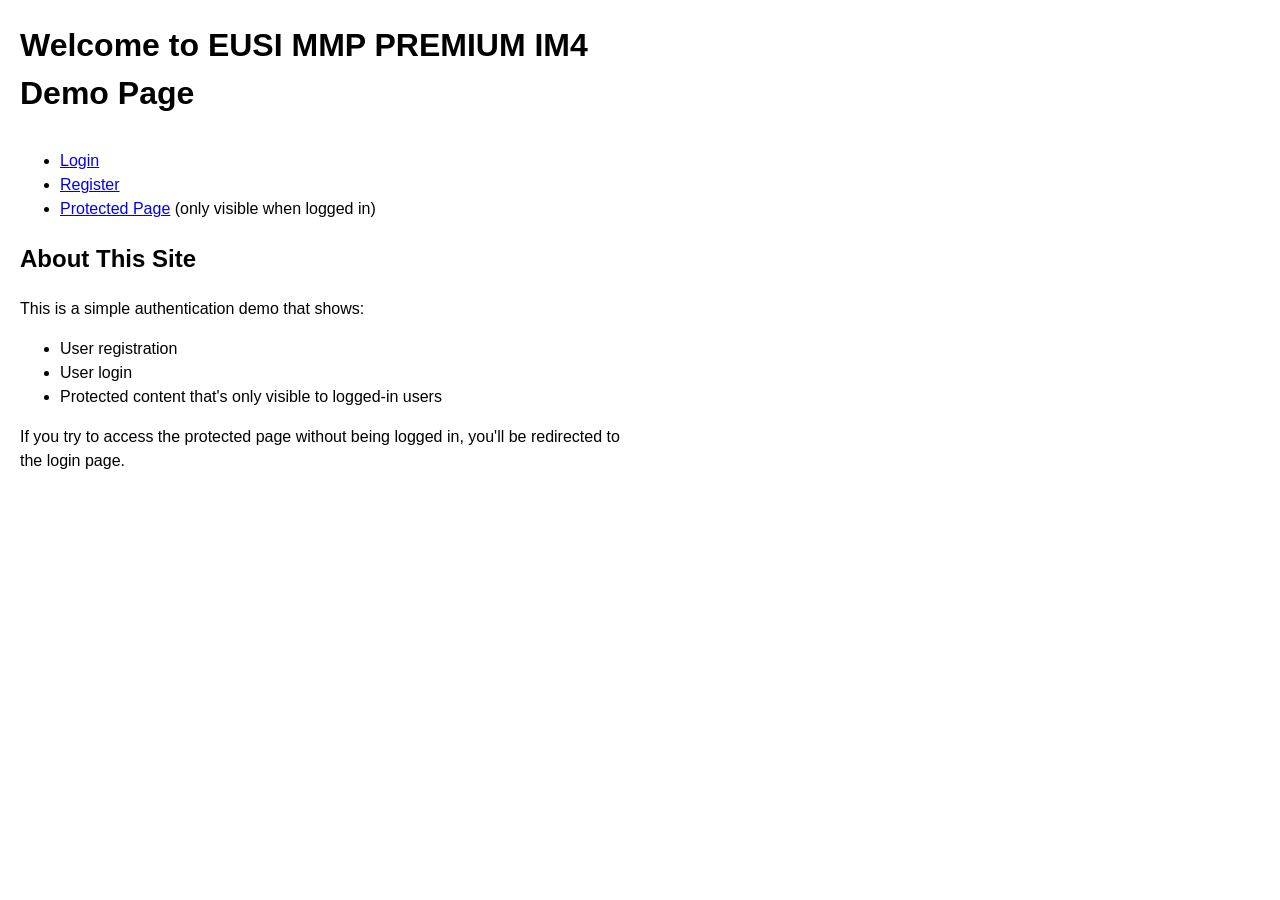
==== index.html @ adc03a0e "base DB functionality finished" ====
<!DOCTYPE html>
<html lang="de-ch">
  <head>
    <meta charset="UTF-8" />
    <title>MMP PREMIUM: IM4 BABA WEBSEITE</title>
    <link rel="stylesheet" href="css/style.css" />
  </head>
  <body>
    <h1>Welcome to EUSI MMP PREMIUM IM4 Demo Page</h1>

    <div class="navigation">
      <ul>
        <li><a href="login.html">Login</a></li>
        <li><a href="register.html">Register</a></li>
        <li>
          <a href="protected.html">Protected Page</a> (only visible when logged
          in)
        </li>
      </ul>
    </div>

    <div class="info">
      <h2>About This Site</h2>
      <p>This is a simple authentication demo that shows:</p>
      <ul>
        <li>User registration</li>
        <li>User login</li>
        <li>Protected content that's only visible to logged-in users</li>
      </ul>
      <p>
        If you try to access the protected page without being logged in, you'll
        be redirected to the login page.
      </p>
    </div>

  </body>
</html>
---- css/style.css ----
/* style.css */
body {
  font-family: Arial, sans-serif;
  margin: 20px;
  max-width: 600px;
  line-height: 1.5;
}

h1 {
  margin-bottom: 1em;
}

form > div {
  margin-bottom: 1em;
}

label {
  display: inline-block;
  width: 80px;
}

input[type="email"],
input[type="password"] {
  width: 200px;
  padding: 4px;
}

button {
  padding: 8px 16px;
  cursor: pointer;
}

p {
  margin-top: 1em;
}

.guete_text {
  max-width: 500px; /* Sets the maximum width */
  margin: 20px auto; /* Centers the block on the page and adds some vertical space */
  text-align: center; /* Centers the text inside the block */
  font-family: -apple-system, BlinkMacSystemFont, "Segoe UI", Roboto, Helvetica, Arial, sans-serif; /* Modern font stack */
  font-weight: 300; /* Lighter font weight for a modern look */
  line-height: 1.6; /* Improves readability */
  color: #333; /* A softer black for the text */
}
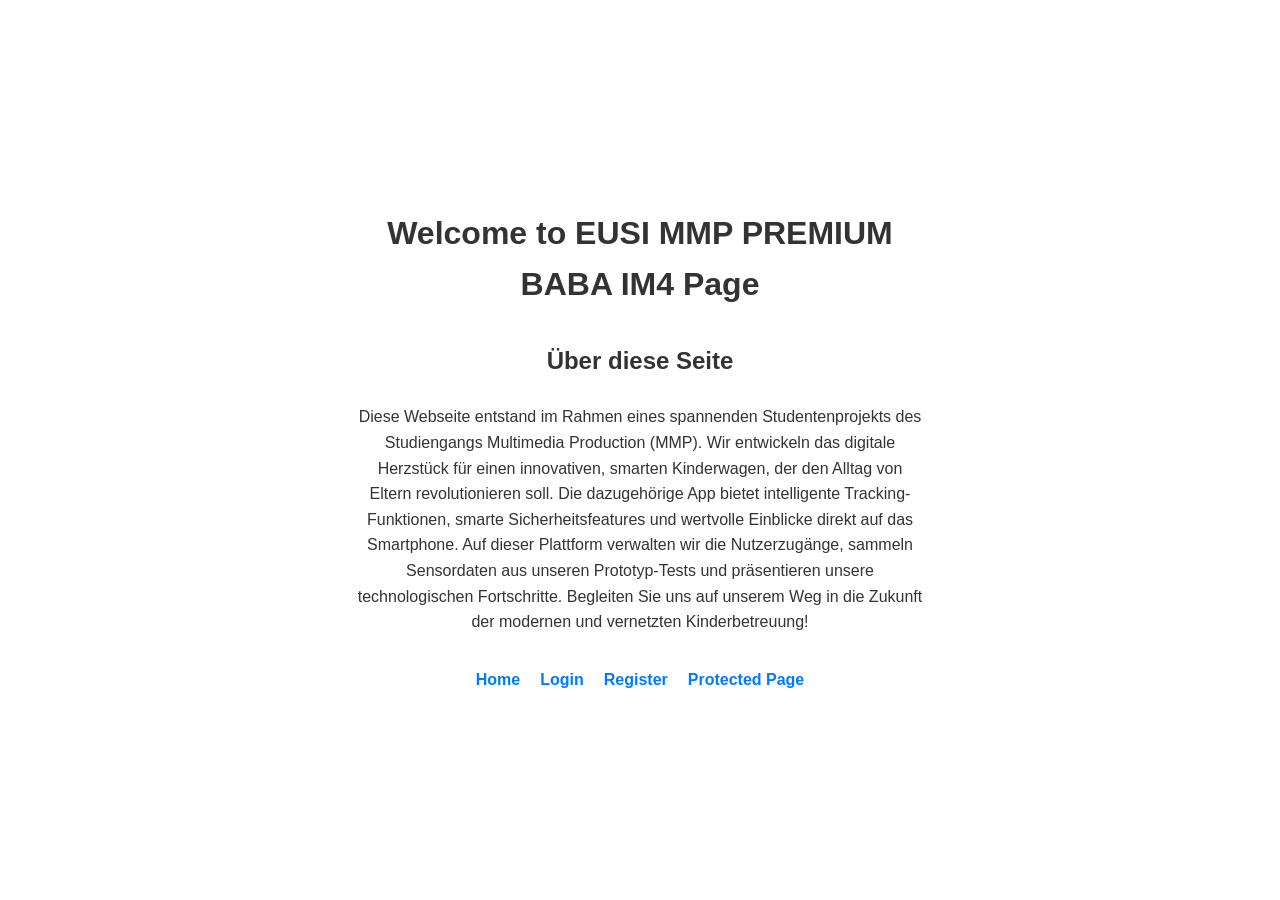
==== commit 1d0421eb: "stuff 2 hoi a de dozent wo die beschribig am lese isch" ====
--- a/index.html
+++ b/index.html
@@ -6,32 +6,28 @@
     <link rel="stylesheet" href="css/style.css" />
   </head>
   <body>
-    <h1>Welcome to EUSI MMP PREMIUM IM4 Demo Page</h1>
-
-    <div class="navigation">
-      <ul>
-        <li><a href="login.html">Login</a></li>
-        <li><a href="register.html">Register</a></li>
-        <li>
-          <a href="protected.html">Protected Page</a> (only visible when logged
-          in)
-        </li>
-      </ul>
-    </div>
+    <h1>Welcome to EUSI MMP PREMIUM BABA IM4 Page</h1>
 
     <div class="info">
-      <h2>About This Site</h2>
-      <p>This is a simple authentication demo that shows:</p>
-      <ul>
-        <li>User registration</li>
-        <li>User login</li>
-        <li>Protected content that's only visible to logged-in users</li>
-      </ul>
+      <h2>Über diese Seite</h2>
       <p>
-        If you try to access the protected page without being logged in, you'll
-        be redirected to the login page.
+        Diese Webseite entstand im Rahmen eines spannenden Studentenprojekts des Studiengangs Multimedia Production (MMP). 
+        Wir entwickeln das digitale Herzstück für einen innovativen, smarten Kinderwagen, der den Alltag von Eltern revolutionieren soll. 
+        Die dazugehörige App bietet intelligente Tracking-Funktionen, smarte Sicherheitsfeatures und wertvolle Einblicke direkt auf das Smartphone. 
+        Auf dieser Plattform verwalten wir die Nutzerzugänge, sammeln Sensordaten aus unseren Prototyp-Tests und präsentieren unsere technologischen Fortschritte. 
+        Begleiten Sie uns auf unserem Weg in die Zukunft der modernen und vernetzten Kinderbetreuung!
       </p>
     </div>
 
+    <footer>
+      <nav class="footer-nav">
+        <a href="index.html">Home</a>
+        <a href="login.html">Login</a>
+        <a href="register.html">Register</a>
+        <a href="protected.html">Protected Page</a>
+      </nav>
+    </footer>
+
+  
   </body>
 </html>
--- a/css/style.css
+++ b/css/style.css
@@ -1,17 +1,42 @@
 /* style.css */
-body {
-  font-family: Arial, sans-serif;
-  margin: 20px;
-  max-width: 600px;
-  line-height: 1.5;
+* {
+  margin: 0;
+  padding: 0;
+  box-sizing: border-box;
 }
 
-h1 {
-  margin-bottom: 1em;
+body {
+  font-family: -apple-system, BlinkMacSystemFont, "Segoe UI", Roboto, Helvetica, Arial, sans-serif;
+  margin: 20px;
+  color: #333;
+  max-width: 600px;
+  padding: 1em;
+  line-height: 1.6;
+  margin: 0 auto;
+  text-align: center;
+  display: flex;
+  flex-direction: column;
+  align-items: center;
+  justify-content: center;
+  min-height: 100vh;
 }
 
+h1, h2 {
+  margin-bottom: 1em;
+  text-align: center;
+}
+
+form {
+  max-width: 100%;
+  margin: 0 auto;
+  display: flex;
+  flex-direction: column;
+  align-items: center;
+}
 form > div {
   margin-bottom: 1em;
+  width: 100%;
+  max-width: 300px;
 }
 
 label {
@@ -23,15 +48,35 @@
 input[type="password"] {
   width: 200px;
   padding: 4px;
+  font-size: 1em;
+}
+
+table {
+  width: 100%;
+  margin: 1em auto;
+  overflow-x: auto;
 }
 
 button {
   padding: 8px 16px;
   cursor: pointer;
+  margin-top: 1em;
 }
 
 p {
   margin-top: 1em;
+}
+
+/* Tablet & Desktop */
+@media (min-width: 768px) {
+  .navigation ul {
+    flex-direction: row;
+    justify-content: center;
+  }
+  
+  form > div {
+    max-width: 400px;
+  }
 }
 
 .guete_text {
@@ -43,3 +88,29 @@
   line-height: 1.6; /* Improves readability */
   color: #333; /* A softer black for the text */
 }
+
+
+/* FOOTER */
+
+footer {
+  margin-top: 2em;
+  width: 100%;
+}
+
+.footer-nav {
+  display: flex;
+  flex-direction: row;
+  justify-content: center;
+  gap: 20px;
+  flex-wrap: wrap;
+}
+
+.footer-nav a {
+  text-decoration: none;
+  color: #007bff;
+  font-weight: bold;
+}
+
+.footer-nav a:hover {
+  text-decoration: underline;
+}
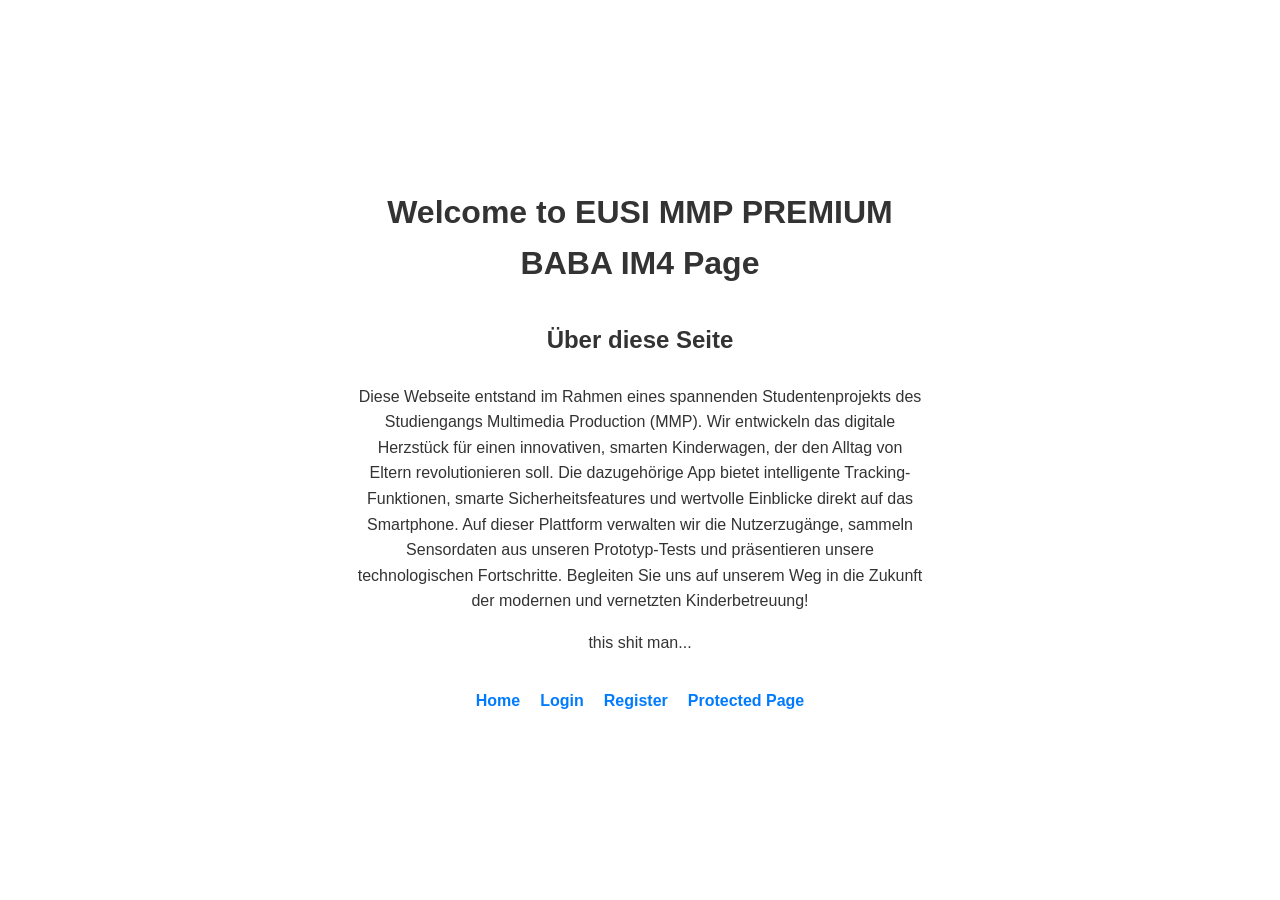
==== commit d0f947f5: "switch to correct DB ganze morge brucht für das GAWD DAMN!!!" ====
--- a/index.html
+++ b/index.html
@@ -19,6 +19,7 @@
       </p>
     </div>
 
+    <p>this shit man...</p>
     <footer>
       <nav class="footer-nav">
         <a href="index.html">Home</a>
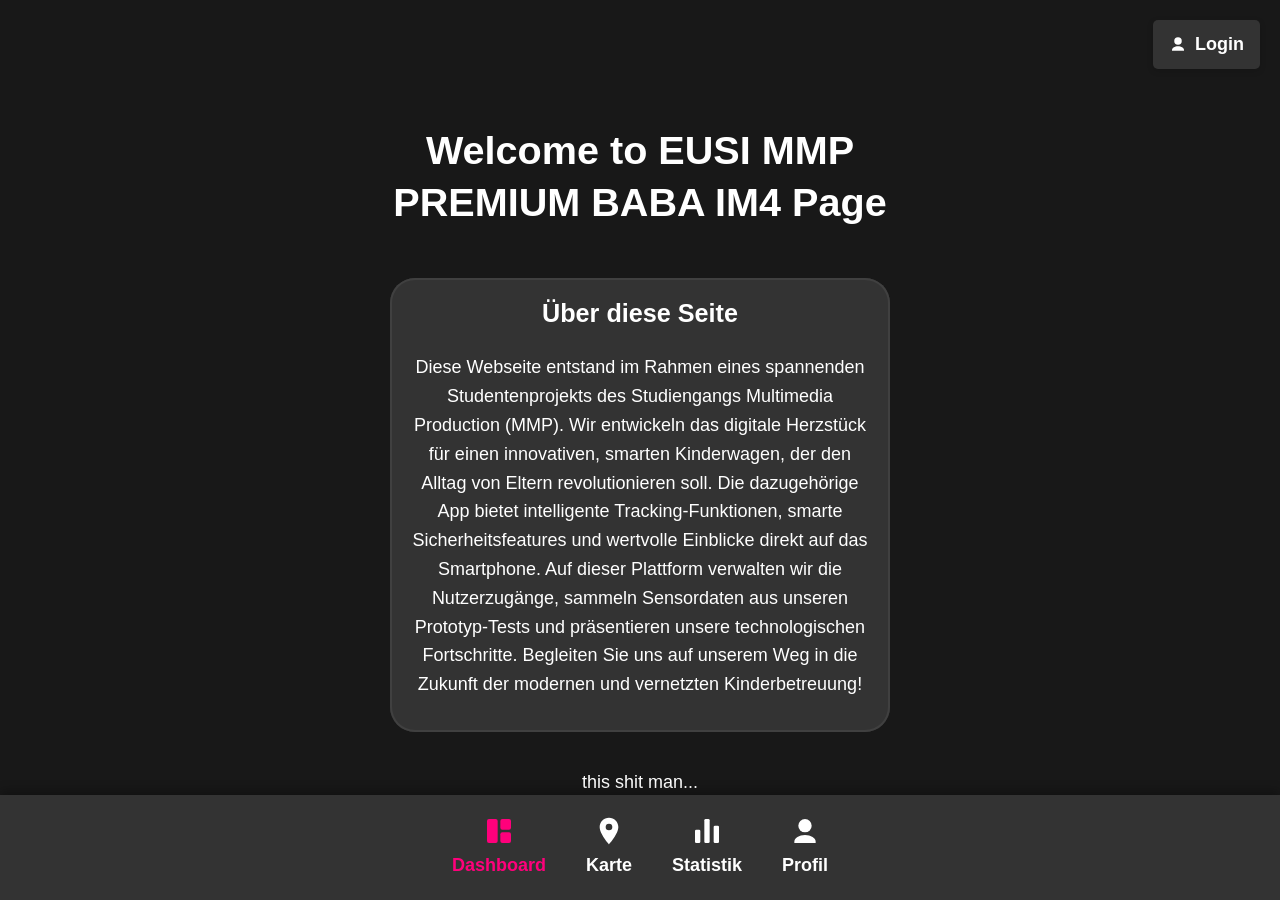
==== commit 7e79ff33: "start css" ====
--- a/index.html
+++ b/index.html
@@ -6,6 +6,18 @@
     <link rel="stylesheet" href="css/style.css" />
   </head>
   <body>
+
+    <a href="login.html" class="login-btn">
+      <span class="icon-login">
+        <svg xmlns="http://www.w3.org/2000/svg" viewBox="0 0 24 24" width="24" height="24" fill="none">
+        <!-- Head -->
+        <circle cx="12" cy="8" r="5" fill="currentColor" />
+        <!-- Body/Shoulders -->
+        <path d="M12 15c-4.42 0-8 2.24-8 5v1h16v-1c0-2.76-3.58-5-8-5z" fill="currentColor" />
+      </svg>
+      </span> Login
+    </a>
+
     <h1>Welcome to EUSI MMP PREMIUM BABA IM4 Page</h1>
 
     <div class="info">
@@ -20,12 +32,51 @@
     </div>
 
     <p>this shit man...</p>
+
     <footer>
       <nav class="footer-nav">
-        <a href="index.html">Home</a>
-        <a href="login.html">Login</a>
-        <a href="register.html">Register</a>
-        <a href="protected.html">Protected Page</a>
+        <a href="index.html" class="active">
+
+          <svg xmlns="http://www.w3.org/2000/svg" viewBox="0 0 24 24" width="24" height="24" fill="none">
+            <rect x="3" y="3" width="8" height="18" rx="1.5" fill="currentColor" />
+            <rect x="13" y="3" width="8" height="8" rx="1.5" fill="currentColor" />
+            <rect x="13" y="13" width="8" height="8" rx="1.5" fill="currentColor" />
+          </svg>
+          
+          Dashboard
+        </a>
+
+        <a href="mapview.html">
+
+          <svg xmlns="http://www.w3.org/2000/svg" viewBox="0 0 24 24" width="24" height="24" fill="none">
+            <path d="M12 2C8.13 2 5 5.13 5 9c0 5.25 7 13 7 13s7-7.75 7-13c0-3.87-3.13-7-7-7zm0 9.5a2.5 2.5 0 1 1 0-5 2.5 2.5 0 0 1 0 5z" fill="currentColor" />
+          </svg>
+          
+          Karte
+        </a>
+
+        <a href="data.html">
+          
+          <svg xmlns="http://www.w3.org/2000/svg" viewBox="0 0 24 24" width="24" height="24" fill="none">
+            <rect x="3" y="11" width="4" height="10" rx="1" fill="currentColor" />
+            <rect x="10" y="3" width="4" height="18" rx="1" fill="currentColor" />
+            <rect x="17" y="8" width="4" height="13" rx="1" fill="currentColor" />
+          </svg>
+          
+          Statistik
+        </a>
+
+        <a href="protected.html">
+          
+          <svg xmlns="http://www.w3.org/2000/svg" viewBox="0 0 24 24" width="24" height="24" fill="none">
+            <!-- Head -->
+            <circle cx="12" cy="8" r="5" fill="currentColor" />
+            <!-- Body/Shoulders -->
+            <path d="M12 15c-4.42 0-8 2.24-8 5v1h16v-1c0-2.76-3.58-5-8-5z" fill="currentColor" />
+          </svg>
+
+          Profil
+        </a>
       </nav>
     </footer>
 
--- a/css/style.css
+++ b/css/style.css
@@ -7,10 +7,11 @@
 
 body {
   font-family: -apple-system, BlinkMacSystemFont, "Segoe UI", Roboto, Helvetica, Arial, sans-serif;
-  margin: 20px;
-  color: #333;
+  font-size: 18px; /* Increased base size for mobile readability */
+  color: #FFFFFF;
   max-width: 600px;
-  padding: 1em;
+  /* 80px top padding protects the H1 from overlapping with the absolute login button */
+  padding: 80px 20px 40px 20px; 
   line-height: 1.6;
   margin: 0 auto;
   text-align: center;
@@ -19,98 +20,261 @@
   align-items: center;
   justify-content: center;
   min-height: 100vh;
-}
-
-h1, h2 {
-  margin-bottom: 1em;
-  text-align: center;
+  background-color: #181818;
+}
+
+h1 {
+  font-size: 1.8em;
+  margin-bottom: 0.8em;
+  line-height: 1.3;
+}
+
+h2 {
+  font-size: 1.4em;
+  margin-bottom: 0.8em;
 }
 
 form {
-  max-width: 100%;
-  margin: 0 auto;
+  width: 100%;
   display: flex;
   flex-direction: column;
   align-items: center;
 }
+
 form > div {
-  margin-bottom: 1em;
-  width: 100%;
-  max-width: 300px;
+  margin-bottom: 1.5em;
+  width: 100%;
+  text-align: left; /* Better for mobile forms */
 }
 
 label {
-  display: inline-block;
-  width: 80px;
-}
-
+  display: block; /* Stacks labels above inputs on mobile */
+  margin-bottom: 8px;
+  font-weight: bold;
+  font-size: 0.95em;
+}
+
+/* Responsive inputs with thumb-friendly touch targets */
 input[type="email"],
-input[type="password"] {
-  width: 200px;
-  padding: 4px;
+input[type="password"],
+input[type="number"],
+input[type="text"] {
+  width: 100%; 
+  padding: 12px; /* Taller input fields */
   font-size: 1em;
+  border: 1px solid #ccc;
+  border-radius: 5px;
 }
 
 table {
   width: 100%;
   margin: 1em auto;
-  overflow-x: auto;
-}
-
+  border-collapse: collapse;
+}
+
+th, td {
+  padding: 12px 10px;
+  text-align: left;
+}
+
+/* Chunky, mobile-friendly buttons */
 button {
-  padding: 8px 16px;
+  padding: 14px 24px;
+  font-size: 1.1em;
+  font-weight: bold;
+  border: none;
+  border-radius: 5px;
+  background-color: #ff007b;
+  color: white;
   cursor: pointer;
   margin-top: 1em;
-}
-
-p {
+  width: 100%; /* Full-width button on mobile */
+  max-width: 300px;
+  transition: background-color 0.2s;
+}
+
+button:hover {
+  background-color: #ff50a5;
+}
+
+p, .info {
   margin-top: 1em;
-}
-
-/* Tablet & Desktop */
-@media (min-width: 768px) {
-  .navigation ul {
-    flex-direction: row;
-    justify-content: center;
-  }
-  
-  form > div {
-    max-width: 400px;
-  }
-}
-
-.guete_text {
-  max-width: 500px; /* Sets the maximum width */
-  margin: 20px auto; /* Centers the block on the page and adds some vertical space */
-  text-align: center; /* Centers the text inside the block */
-  font-family: -apple-system, BlinkMacSystemFont, "Segoe UI", Roboto, Helvetica, Arial, sans-serif; /* Modern font stack */
-  font-weight: 300; /* Lighter font weight for a modern look */
-  line-height: 1.6; /* Improves readability */
-  color: #333; /* A softer black for the text */
-}
-
+  margin-bottom: 1em;
+}
 
 /* FOOTER */
-
 footer {
-  margin-top: 2em;
-  width: 100%;
+  position: fixed;
+  bottom: 0;
+  left: 0;
+  right: 0;
+  width: 100%;
+  background-color: #333333;
+  z-index: 1000;
+  padding: 10px 0;
+  box-shadow: 0 -4px 10px rgba(0, 0, 0, 0.3); /* shadow above bar*/
 }
 
 .footer-nav {
   display: flex;
   flex-direction: row;
   justify-content: center;
-  gap: 20px;
+  gap: 10px;
   flex-wrap: wrap;
 }
 
 .footer-nav a {
+  display: flex;             /* Makes the link a flex container */
+  flex-direction: column;    /* Stacks the icon on top of the text */
+  align-items: center;       /* Centers them perfectly */
+  gap: 4px;                  /* Adds a tiny space between the icon and text */
   text-decoration: none;
-  color: #007bff;
-  font-weight: bold;
+  color: #FFFFFF;
+  font-weight: bold;
+  padding: 10px;
 }
 
 .footer-nav a:hover {
-  text-decoration: underline;
+  text-decoration: none;
+}
+
+/* stuff for active selected page in the nav menu*/
+
+.footer-nav a svg {
+  width: 32px;            /* Increased from 24px for better thumb visibility */
+  height: 32px;
+  transition: transform 0.2s ease, fill 0.2s ease;
+}
+
+/* Hover effects for desktop/interaction, only elemenst without .active */
+.footer-nav a:not(.active):hover svg {
+  transform: translateY(-2px); /* Subtle lift effect only for inactive links */
+}
+
+/* THE ACTIVE PAGE HIGHLIGHT */
+/* When an 'a' tag has the class 'active', turn both the text and its SVG pink! */
+.footer-nav a.active {
+  color: #ff007b;          /* Matches your primary button pink */
+}
+
+.footer-nav a.active svg {
+  fill: #ff007b;          /* Overrides currentColor to make the icon pink too */
+}
+
+
+/* INDEX.HTML specific css */
+
+.info {
+  background-color: #333333;
+  padding: 15px;
+  border-radius: 25px;
+  color: #fff;
+  max-width: 500px;
+  margin: 1em auto;
+  box-shadow: inset 0 0 0 2px #404040;
+}
+
+/* TOP RIGHT LOGIN BUTTON */
+.login-btn {
+  position: absolute;
+  top: 15px;
+  right: 15px; /* Brought in slightly from the edge */
+  display: flex;
+  align-items: center;
+  gap: 8px;
+  text-decoration: none;
+  background-color: #333;
+  color: white;
+  padding: 8px 14px;
+  border-radius: 5px;
+  font-size: 0.9em;
+  font-weight: bold;
+  box-shadow: 0 2px 6px rgba(0,0,0,0.15); /* Lifts it off the background */
+  transition: background-color 0.2s ease;
+}
+
+.login-btn:hover {
+  background-color: #ff007b;
+}
+
+.icon-login {
+  display: flex;
+  align-items: center;
+}
+
+.icon-login svg {
+  width: 18px;
+  height: 18px;
+  fill: white; /* Ensures the SVG is white to match the button text */
+}
+
+
+
+/* -------------------------------------- */
+/* TABLET & DESKTOP OVERRIDES             */
+/* -------------------------------------- */
+@media (min-width: 768px) {
+  body {
+    padding: 80px 40px 40px 40px; /* Wider side margins on desktop */
+  }
+  
+  h1 {
+    font-size: 2.2em;
+  }
+
+  form > div {
+    display: flex;
+    align-items: center;
+    max-width: 500px;
+    margin: 0 auto 1.5em auto;
+  }
+
+  label {
+    width: 140px; /* Bring back side-by-side labels for desktop */
+    margin-bottom: 0;
+    text-align: right;
+    padding-right: 15px;
+  }
+
+  input[type="email"],
+  input[type="password"],
+  input[type="number"],
+  input[type="text"] {
+    width: calc(100% - 140px);
+  }
+
+  button {
+    width: auto; /* Button shrinks to fit text on desktop */
+  }
+  
+  .login-btn {
+    top: 20px;
+    right: 20px;
+    padding: 10px 16px;
+    font-size: 1em;
+  }
+  
+  .footer-nav {
+    gap: 20px;
+  }
+}
+
+
+/* DATA.HTML specific css*/
+/* style for the delet button*/
+button.delete-btn {
+  background-color: #ff5100; /* Warning Orange */
+  color: white;
+  width: auto;               /* Prevents it from stretching to 100% on mobile */
+  margin-top: 0;             /* Removes the default gap */
+  padding: 4px 8px;          /* SHRUNK BY 50%: Much tighter padding */
+  font-size: 0.75em;         /* SHRUNK: Smaller text to match the smaller button */
+  border-radius: 4px;
+  font-weight: bold;
+  transition: background-color 0.2s ease, transform 0.1s ease;
+}
+
+button.delete-btn:hover {
+  background-color: #e60000; /* Fire Red */
+  transform: scale(1.05);    /* Optional: Adds a tiny "pop" effect on hover */
 }
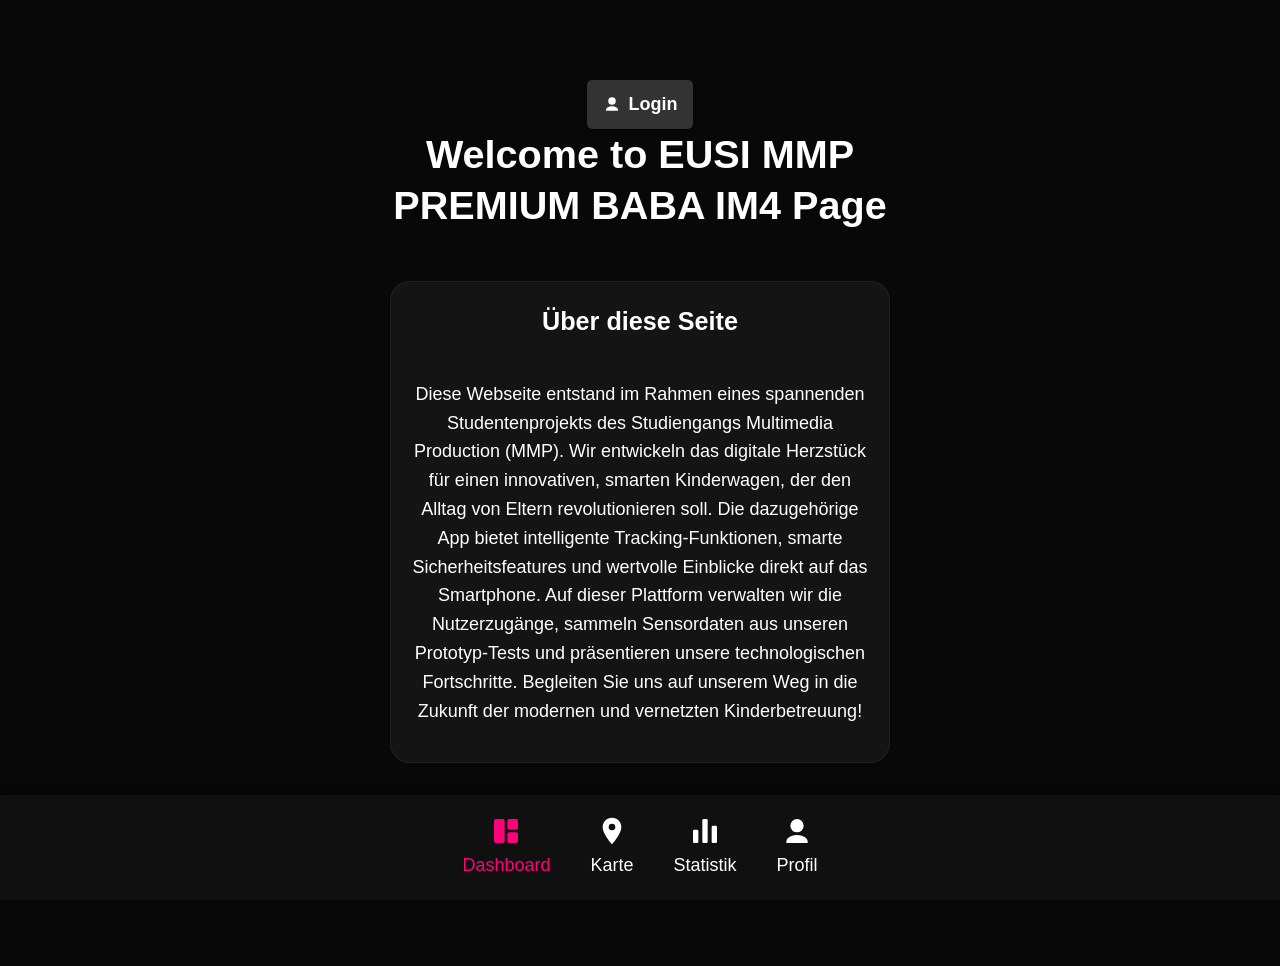
==== commit d9bc0af3: "profilpage html/css" ====
--- a/index.html
+++ b/index.html
@@ -4,23 +4,30 @@
     <meta charset="UTF-8" />
     <title>MMP PREMIUM: IM4 BABA WEBSEITE</title>
     <link rel="stylesheet" href="css/style.css" />
+    <script src="auth-state.js" defer></script>
   </head>
   <body>
 
-    <a href="login.html" class="login-btn">
-      <span class="icon-login">
-        <svg xmlns="http://www.w3.org/2000/svg" viewBox="0 0 24 24" width="24" height="24" fill="none">
-        <!-- Head -->
-        <circle cx="12" cy="8" r="5" fill="currentColor" />
-        <!-- Body/Shoulders -->
-        <path d="M12 15c-4.42 0-8 2.24-8 5v1h16v-1c0-2.76-3.58-5-8-5z" fill="currentColor" />
-      </svg>
-      </span> Login
-    </a>
+    <header class="main_header">
+
+      <a href="login.html" id="authBtn" class="login-btn">
+        <span class="icon-login">
+          <svg xmlns="http://www.w3.org/2000/svg" viewBox="0 0 24 24" width="24" height="24" fill="none">
+          <!-- Head -->
+          <circle cx="12" cy="8" r="5" fill="currentColor" />
+          <!-- Body/Shoulders -->
+          <path d="M12 15c-4.42 0-8 2.24-8 5v1h16v-1c0-2.76-3.58-5-8-5z" fill="currentColor" />
+        </svg>
+        </span> 
+        <span id="authText">Login</span> 
+      </a>
+
+    </header>
+    
 
     <h1>Welcome to EUSI MMP PREMIUM BABA IM4 Page</h1>
 
-    <div class="info">
+    <div class="site-box box-text" style="margin: 1em auto;">
       <h2>Über diese Seite</h2>
       <p>
         Diese Webseite entstand im Rahmen eines spannenden Studentenprojekts des Studiengangs Multimedia Production (MMP). 
--- a/css/style.css
+++ b/css/style.css
@@ -6,12 +6,12 @@
 }
 
 body {
-  font-family: -apple-system, BlinkMacSystemFont, "Segoe UI", Roboto, Helvetica, Arial, sans-serif;
+  font-family: -apple-system, BlinkMacSystemFont, "Inter", "Segoe UI", Roboto, Helvetica, Arial, sans-serif, "Apple Color Emoji", "Segoe UI Emoji", "Segoe UI Symbol";
   font-size: 18px; /* Increased base size for mobile readability */
   color: #FFFFFF;
   max-width: 600px;
   /* 80px top padding protects the H1 from overlapping with the absolute login button */
-  padding: 80px 20px 40px 20px; 
+  padding: 80px 20px 120px 20px; 
   line-height: 1.6;
   margin: 0 auto;
   text-align: center;
@@ -20,7 +20,7 @@
   align-items: center;
   justify-content: center;
   min-height: 100vh;
-  background-color: #181818;
+  background-color: #080808;
 }
 
 h1 {
@@ -94,7 +94,36 @@
 }
 
 button:hover {
-  background-color: #ff50a5;
+  background-color: #4d0025;
+}
+
+.logout-btn{
+  display: inline-flex;
+  align-items: center;
+  justify-content: center;
+  gap: 8px;
+  padding: 8px 16px;
+
+  background-color: transparent; 
+  color: #ff3333;               
+  border: 1px solid #ff3333;     
+  border-radius: 5px;
+  
+  font-size: 0.9em;
+  font-weight: bold;
+  cursor: pointer;
+  transition: all 0.2s ease;
+}
+
+.logout-btn svg {
+  width: 18px;
+  height: 18px;
+}
+
+.logout-btn:hover {
+  background-color: #ff3333;
+  color: white;
+  box-shadow: 0 4px 12px rgba(255, 51, 51, 0.3); 
 }
 
 p, .info {
@@ -102,83 +131,22 @@
   margin-bottom: 1em;
 }
 
-/* FOOTER */
-footer {
-  position: fixed;
-  bottom: 0;
-  left: 0;
-  right: 0;
-  width: 100%;
-  background-color: #333333;
-  z-index: 1000;
-  padding: 10px 0;
-  box-shadow: 0 -4px 10px rgba(0, 0, 0, 0.3); /* shadow above bar*/
-}
-
-.footer-nav {
-  display: flex;
-  flex-direction: row;
-  justify-content: center;
-  gap: 10px;
-  flex-wrap: wrap;
-}
-
-.footer-nav a {
-  display: flex;             /* Makes the link a flex container */
-  flex-direction: column;    /* Stacks the icon on top of the text */
-  align-items: center;       /* Centers them perfectly */
-  gap: 4px;                  /* Adds a tiny space between the icon and text */
-  text-decoration: none;
-  color: #FFFFFF;
-  font-weight: bold;
-  padding: 10px;
-}
-
-.footer-nav a:hover {
-  text-decoration: none;
-}
-
-/* stuff for active selected page in the nav menu*/
-
-.footer-nav a svg {
-  width: 32px;            /* Increased from 24px for better thumb visibility */
-  height: 32px;
-  transition: transform 0.2s ease, fill 0.2s ease;
-}
-
-/* Hover effects for desktop/interaction, only elemenst without .active */
-.footer-nav a:not(.active):hover svg {
-  transform: translateY(-2px); /* Subtle lift effect only for inactive links */
-}
-
-/* THE ACTIVE PAGE HIGHLIGHT */
-/* When an 'a' tag has the class 'active', turn both the text and its SVG pink! */
-.footer-nav a.active {
-  color: #ff007b;          /* Matches your primary button pink */
-}
-
-.footer-nav a.active svg {
-  fill: #ff007b;          /* Overrides currentColor to make the icon pink too */
-}
-
-
-/* INDEX.HTML specific css */
-
-.info {
-  background-color: #333333;
-  padding: 15px;
-  border-radius: 25px;
-  color: #fff;
-  max-width: 500px;
-  margin: 1em auto;
-  box-shadow: inset 0 0 0 2px #404040;
+/*HEADER*/
+
+.main-header {
+  position: sticky;
+  top: 0;
+  width: 100%;
+  max-width: 600px; /* Crucial: Hugs the exact same layout grid as your content */
+  display: flex;
+  justify-content: flex-end; /* Pushes the button to the right side of the layout box */
+  padding: 15px 0;
+  background-color: #181818; /* Matches body background to hide scrolling text underneath */
+  z-index: 1001; /* Stays above everything except maybe the footer */
 }
 
 /* TOP RIGHT LOGIN BUTTON */
 .login-btn {
-  position: absolute;
-  top: 15px;
-  right: 15px; /* Brought in slightly from the edge */
   display: flex;
   align-items: center;
   gap: 8px;
@@ -189,7 +157,7 @@
   border-radius: 5px;
   font-size: 0.9em;
   font-weight: bold;
-  box-shadow: 0 2px 6px rgba(0,0,0,0.15); /* Lifts it off the background */
+  box-shadow: 0 2px 6px rgba(0,0,0,0.15);
   transition: background-color 0.2s ease;
 }
 
@@ -205,9 +173,146 @@
 .icon-login svg {
   width: 18px;
   height: 18px;
-  fill: white; /* Ensures the SVG is white to match the button text */
-}
-
+  fill: currentColor;
+}
+
+/* FOOTER */
+footer {
+  position: fixed;
+  bottom: 0;
+  left: 0;
+  right: 0;
+  width: 100%;
+  background-color: #101010;
+  z-index: 1000;
+  padding: 10px 0;
+  box-shadow: 0 -4px 10px rgba(0, 0, 0, 0.3); /* shadow above bar*/
+}
+
+.footer-nav {
+  display: flex;
+  flex-direction: row;
+  justify-content: center;
+  gap: 10px;
+  flex-wrap: wrap;
+}
+
+.footer-nav a {
+  display: flex;             /* Makes the link a flex container */
+  flex-direction: column;    /* Stacks the icon on top of the text */
+  align-items: center;       /* Centers them perfectly */
+  gap: 4px;                  /* Adds a tiny space between the icon and text */
+  text-decoration: none;
+  color: #FFFFFF;
+  font-weight: thin;
+  padding: 10px;
+}
+
+.footer-nav a:hover {
+  text-decoration: none;
+}
+
+/* stuff for active selected page in the nav menu*/
+
+.footer-nav a svg {
+  width: 32px;            /* Increased from 24px for better thumb visibility */
+  height: 32px;
+  transition: transform 0.2s ease, fill 0.2s ease;
+}
+
+/* Hover effects for desktop/interaction, only elemenst without .active */
+.footer-nav a:not(.active):hover svg {
+  transform: translateY(-2px); /* Subtle lift effect only for inactive links */
+}
+
+/* THE ACTIVE PAGE HIGHLIGHT */
+/* When an 'a' tag has the class 'active', turn both the text and its SVG pink! */
+.footer-nav a.active {
+  color: #ff007b;          /* Matches your primary button pink */
+}
+
+.footer-nav a.active svg {
+  fill: #ff007b;          /* Overrides currentColor to make the icon pink too */
+}
+
+
+/* rules for box-specific css. this is the base for creating site boxes */
+
+.site-box {
+  /* base: controls the look*/ 
+  background-color: #141414;
+  padding: 20px;
+  border-radius: 20px;
+  color: #fff;
+  box-shadow: inset 0 0 0 1px #202020;
+
+  /*makes box exactly as wide as its inner conten*/ 
+  display: inline-flex;        
+  flex-direction: column;      /* Stacks content vertically inside */
+  align-items: center;         /* Centers content horizontally */
+  justify-content: center;
+  text-align: center;
+  
+  box-sizing: border-box;
+}
+
+/* flex layout helper fir icons and text inside the site box */
+.site-box-content{
+  display: flex;
+  align-items: center;
+  justify-content: center;
+  gap: 12px;                   /* Perfect gap for symbols and text */
+  width: 100%;
+}
+
+/*size modifier utilities for site boxes. these can be added as extra classes to the box element to make it bigger or smaller*/
+.box-fit { width: max-content; }  /* Shrinks strictly to the exact text/icon size */
+.box-full { width: 100%; }        /* Fills whatever layout container it is thrown into */
+.box-text { max-width: 500px; }   /* Perfect for reading paragraphs (like your old info box) */
+.box-btn-1 { 
+  background-color: transparent;
+  border: 1px solid #868686;     
+  color: #fff;
+  font-weight: thin;
+  font-size: 0.8em;
+  padding: 5px 16px;
+  border-radius: 12px;
+  align-self: stretch;
+  width: 100%;
+  max-width: none;
+}
+
+.box-btn-2 { 
+  display: flex;
+  justify-content: flex-start;
+  background-color: #242424;
+  color: #fff;
+  font-weight: thin;
+  font-size: 0.8em;
+  padding: 15px 16px;
+  border-radius: 12px;
+  align-self: stretch;
+  width: 100%;
+  max-width: none;
+
+  align-items: center;
+  gap: 8px;
+}
+
+.box-btn-2:hover {
+  background-color: #2d2d2d;
+  color: white;
+}
+
+/* for grouping multiple boxes together with a nice gap and centered alignment. add this class to the parent container of the boxes */
+.box-group{
+  display: flex;
+  flex-wrap: wrap;       /* Prevents them from squashing on tiny screens */
+  justify-content: center; /* Centers the whole group */
+  gap: 20px;             /* THE INVISIBLE FORCEFIELD BETWEEN THEM */
+  margin: 1.5em 0;       /* Gives the group itself breathing room from text */
+  width: 100%;
+}
 
 
 /* -------------------------------------- */
@@ -215,7 +320,7 @@
 /* -------------------------------------- */
 @media (min-width: 768px) {
   body {
-    padding: 80px 40px 40px 40px; /* Wider side margins on desktop */
+    padding: 80px 40px 120px 40px; /* Wider side margins on desktop */
   }
   
   h1 {
@@ -277,4 +382,194 @@
 button.delete-btn:hover {
   background-color: #e60000; /* Fire Red */
   transform: scale(1.05);    /* Optional: Adds a tiny "pop" effect on hover */
+}
+
+/* profil page icon*/
+
+.profile-avatar {
+  display: inline-flex;
+  align-items: center;
+  justify-content: center;
+
+  width: 80px; 
+  height: 80px;
+  
+  background-color: #4d0025; /* Dunkles, sattes Pink für den Hintergrund */
+  color: #ff007b;            /* Das knallige Pink, das vom SVG via currentColor geerbt wird */
+  border-radius: 50%;        /* Macht aus dem Viereck einen perfekten Kreis */
+
+}
+
+.profile-avatar svg { /* svg skalierung*/
+  width: 44px;
+  height: 44px;
+}
+
+.profile-header {
+  display: flex;
+  flex-direction: row;
+  align-items: center;
+  justify-content: center;
+  gap: 20px; 
+
+  width: 100%;
+  max-width: 500px;
+  margin: 2em auto;          /* Centers the entire block on the page */
+}
+
+/*dynamic protectedContent  style*/
+#protectedContent {
+  text-align: left;      /* Overrides the body's center alignment */
+  display: flex;          /* Gives the text some breathing room from the edges */
+  flex-direction: column;
+  gap: 5px;
+}
+
+#protectedContent h2, 
+#protectedContent p {
+  margin: 0; 
+}
+
+/*meine-kinderwagen section*/
+
+.stroller-section{
+  display: flex;
+  align-items: center;       /* Centers the text and icon vertically */
+  justify-content: flex-start;   /* Centers the whole block on the screen */
+  gap: 12px;                 /* The breathing room between icon and text */
+  margin-bottom: 10px;       /* Pushes your boxes down below it */
+  width: 100%;
+}
+
+.baby-icon {
+  color: #ff007b;            /* Injects your exact pink color into the SVG */
+  flex-shrink: 0;            /* DON'T DELETE: Prevents Flexbox from squashing the baby head */
+}
+
+.stroller-section p {
+  margin: 0;                 /* Strips the default p margins so it doesn't ruin the vertical alignment */
+  color: #ffffff;            /* Keeps the text white, separate from the pink icon */
+}
+
+
+
+    /* einzelne kinderwagen-buttons*/
+.stroller-select-btn{
+  display: flex;
+  align-items: center;
+  text-align: left;      /* Overrides the default centered button text */
+  padding: 12px 16px;    /* Slightly taller padding to fit the two lines of text */
+  width: 100%;
+  max-width: none;
+}
+
+/* The Text Wrapper */
+.stroller-select-btn .stroller-btn-text {
+  display: flex;
+  flex-direction: column;
+  flex-grow: 1;          /* THE MAGIC BULLET: This forces the text block to take up all empty space, pushing the chevron to the far right edge! */
+  padding: 5px 12px;       /* Breathing room between the text and the icons */
+}
+
+/* The Top Text (Name) */
+.stroller-select-btn .stroller-name {
+  font-size: 1em;
+  font-weight: bold;
+  color: #ffffff;
+}
+
+/* The Bottom Text (Status) */
+.stroller-select-btn .stroller-status-active {
+  font-size: 0.75em;
+  color: #ff007b;        /* Make the "Active" text pink to match the dot */
+  text-transform: uppercase;
+  letter-spacing: 0.5px; /* Makes tiny uppercase letters easier to read */
+}
+
+.stroller-status-inactive {
+  font-size: 0.75em;
+  color: #adadad;        /* A subtle grey for "Inactive" status */
+  text-transform: uppercase;
+  letter-spacing: 0.5px;
+}
+
+/* The Chevron Icon */
+.chevron-icon {
+  color: #868686;        /* A subtle grey so it doesn't fight with the pink dot for attention */
+  flex-shrink: 0;        /* Do not let the browser squash my chevron! */
+  transition: transform 0.2s ease;
+}
+
+/* Bonus: Make the chevron jump slightly when hovering to beg for a click */
+.stroller-select-btn:hover .chevron-icon {
+  transform: translateX(4px);
+  color: #ffffff;
+}
+
+.status-dot-active {
+  color: #ff007b; /* Injects your pink */
+  flex-shrink: 0; /* Prevents the dot from turning into an oval. DO NOT DELETE. */
+  
+  /* Optional: Add a tiny glowing pulse if you want it to actually look 'active' */
+  box-shadow: 0 0 8px rgba(255, 0, 123, 0.4);
+  border-radius: 50%;
+}
+
+.status-dot-inactive {
+  color: #adadad; 
+  flex-shrink: 0; /* Prevents the dot from turning into an oval. DO NOT DELETE. */
+}
+
+/*floating settings buttons */
+
+/*wrapper*/
+.settings-menu {
+  display: flex;
+  flex-direction: column;
+  width: 100%;
+  gap: 10px;
+}
+
+/* The individual floating buttons */
+.settings-btn {
+  display: flex;
+  align-items: center;
+  width: 100%;
+  max-width: none;
+  margin: 0;
+  
+  /* Strip away the default button garbage */
+  background-color: #141414; 
+  border: none;
+  border-radius: 15px; 
+  box-shadow: inset 0 0 0 1px #202020;
+  
+  padding: 20px 24px; /* Taller padding makes it easy to tap with a thumb */
+  
+  text-align: left;
+  cursor: pointer;
+  transition: all 0.2s ease;
+}
+
+.settings-btn:hover {
+  background-color: #232323; 
+  border-radius: 12px; 
+}
+
+.settings-btn:hover .chevron-icon {
+  transform: translateX(4px);
+  color: #ffffff;
+}
+
+.setting-icon {
+  color: #ff007b;
+  flex-shrink: 0;
+}
+
+.setting-text {
+  flex-grow: 1;
+  font-size: 0.8em;
+  color: #ffffff;
+  margin: 0 16px; /* Gap between the icon and the text */
+  font-weight: normal; 
 }
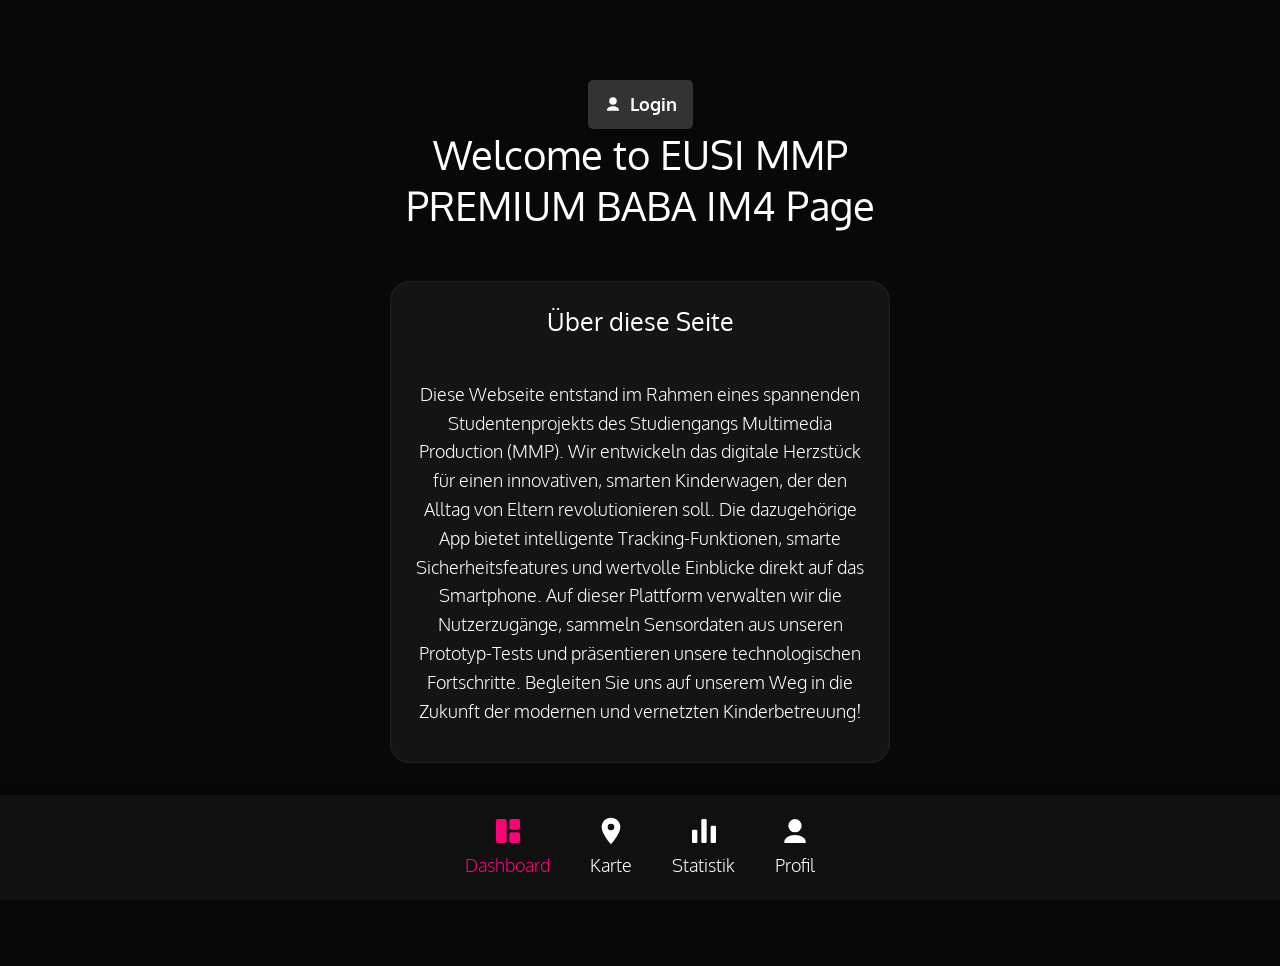
==== commit 2e997d12: "kartenansicht, spaziergang start / stop funktion / spaziergang aufzeichnung gits öpis geilers als 10" ====
--- a/index.html
+++ b/index.html
@@ -1,10 +1,15 @@
 <!DOCTYPE html>
 <html lang="de-ch">
   <head>
-    <meta charset="UTF-8" />
-    <title>MMP PREMIUM: IM4 BABA WEBSEITE</title>
-    <link rel="stylesheet" href="css/style.css" />
-    <script src="auth-state.js" defer></script>
+  <meta charset="UTF-8" />
+  <title>MMP PREMIUM: IM4 BABA WEBSEITE</title>
+
+  <link rel="preconnect" href="https://fonts.googleapis.com">
+  <link rel="preconnect" href="https://fonts.gstatic.com" crossorigin>
+  <link href="https://fonts.googleapis.com/css2?family=Oxygen:wght@300;400&display=swap" rel="stylesheet">
+
+  <link rel="stylesheet" href="css/style.css" />
+  <script src="auth-state.js" defer></script>
   </head>
   <body>
 
--- a/css/style.css
+++ b/css/style.css
@@ -6,7 +6,9 @@
 }
 
 body {
-  font-family: -apple-system, BlinkMacSystemFont, "Inter", "Segoe UI", Roboto, Helvetica, Arial, sans-serif, "Apple Color Emoji", "Segoe UI Emoji", "Segoe UI Symbol";
+  font-family: "Oxygen", sans-serif;
+  font-weight: 300; 
+
   font-size: 18px; /* Increased base size for mobile readability */
   color: #FFFFFF;
   max-width: 600px;
@@ -18,7 +20,7 @@
   display: flex;
   flex-direction: column;
   align-items: center;
-  justify-content: center;
+  justify-content: flex-start;
   min-height: 100vh;
   background-color: #080808;
 }
@@ -27,11 +29,13 @@
   font-size: 1.8em;
   margin-bottom: 0.8em;
   line-height: 1.3;
+  font-weight: 400;
 }
 
 h2 {
   font-size: 1.4em;
   margin-bottom: 0.8em;
+  font-weight: 400;
 }
 
 form {
@@ -51,7 +55,7 @@
   display: block; /* Stacks labels above inputs on mobile */
   margin-bottom: 8px;
   font-weight: bold;
-  font-size: 0.95em;
+  font-size: 0.95em; 
 }
 
 /* Responsive inputs with thumb-friendly touch targets */
@@ -81,7 +85,8 @@
 button {
   padding: 14px 24px;
   font-size: 1.1em;
-  font-weight: bold;
+  font-family: inherit;
+  font-weight: inherit;
   border: none;
   border-radius: 5px;
   background-color: #ff007b;
@@ -94,9 +99,9 @@
 }
 
 button:hover {
-  background-color: #4d0025;
-}
-
+  background-color: #323232;
+}
+ 
 .logout-btn{
   display: inline-flex;
   align-items: center;
@@ -131,7 +136,7 @@
   margin-bottom: 1em;
 }
 
-/*HEADER*/
+/*HEADER ----------------------------------------------------------------------------------------------*/
 
 .main-header {
   position: sticky;
@@ -176,7 +181,7 @@
   fill: currentColor;
 }
 
-/* FOOTER */
+/* FOOTER ----------------------------------------------------------------------------------------------*/
 footer {
   position: fixed;
   bottom: 0;
@@ -236,7 +241,7 @@
 }
 
 
-/* rules for box-specific css. this is the base for creating site boxes */
+/* rules for box-specific css. this is the base for creating site boxes--------------------------------------------- */
 
 .site-box {
   /* base: controls the look*/ 
@@ -315,9 +320,9 @@
 }
 
 
-/* -------------------------------------- */
+/* ------------------------------------------------------------------------------------------------------------------------------------ */
 /* TABLET & DESKTOP OVERRIDES             */
-/* -------------------------------------- */
+/* ------------------------------------------------------------------------------------------------------------------------------------ */
 @media (min-width: 768px) {
   body {
     padding: 80px 40px 120px 40px; /* Wider side margins on desktop */
@@ -365,7 +370,7 @@
 }
 
 
-/* DATA.HTML specific css*/
+/* DATA.HTML specific css */
 /* style for the delet button*/
 button.delete-btn {
   background-color: #ff5100; /* Warning Orange */
@@ -384,7 +389,7 @@
   transform: scale(1.05);    /* Optional: Adds a tiny "pop" effect on hover */
 }
 
-/* profil page icon*/
+/* profil page stuff ----------------------------------------------------------------------------------------------*/
 
 .profile-avatar {
   display: inline-flex;
@@ -572,4 +577,233 @@
   color: #ffffff;
   margin: 0 16px; /* Gap between the icon and the text */
   font-weight: normal; 
+}
+
+/* STATISTIK PAGE ----------------------------------------------------------------------------------------------*/
+/*segmented tab buttons*/
+.data-text{
+  width: 100%;
+  text-align: left;
+  margin-bottom: 10px;
+}
+
+.data-text h2, .data-text p{
+  margin: 0;
+}
+
+.tab-bar {
+  display: flex;
+  background-color: #141414; /* Matches your site-box dark grey */
+  border-radius: 12px;
+  padding: 6px;
+  margin-bottom: 24px;
+  width: 100%;
+  box-shadow: inset 0 0 0 1px #202020;
+  gap: 5px;
+}
+
+.tab-btn {
+  flex: 1; /* Makes both buttons take up exactly 50% of the bar */
+  background-color: transparent;
+  color: #868686;
+  border: none;
+  border-radius: 8px;
+  padding: 10px 0;
+  font-size: 0.9em;
+  font-weight: bold;
+  cursor: pointer;
+  transition: all 0.2s ease;
+  margin: 0; /* Overrides the rogue 1em margin on base buttons */
+  max-width: none; /* Kills the 300px limit */
+}
+
+/* The Active Tab Highlight */
+.tab-btn.active {
+  background-color: #ff007b; 
+  color: #fff;            
+  box-shadow: 0 2px 8px rgba(0,0,0,0.3);
+}
+
+/* Hiding and Showing Content */
+.tab-content {
+  display: none; /* Hidden by default */
+  width: 100%;
+}
+
+.tab-content.active {
+  display: block; /* Shown when active */
+  animation: fadeIn 0.3s ease; /* Tiny slick animation */
+}
+
+@keyframes fadeIn {
+  from { opacity: 0; transform: translateY(5px); }
+  to { opacity: 1; transform: translateY(0); }
+}
+
+/* The Date Picker */
+.date-picker-container {
+  margin-bottom: 24px;
+  width: 100%;
+}
+
+.baba-date-input {
+  width: 100%;
+  background-color: #141414;
+  color: #ffffff;
+  border: 1px solid #333333;
+  padding: 14px 16px;
+  border-radius: 12px;
+  font-size: 1.1em;
+  font-family: inherit;
+  color-scheme: dark; /* Forces the browser to render a dark-mode calendar dropdown! */
+  outline: none;
+}
+
+.baba-date-input:focus {
+  border-color: #ff007b;
+}
+
+/* 3 data widgets for single day view */
+.stats-grid {
+  display: flex;
+  flex-direction: row;
+  gap: 16px; /* Spacing between the cards */
+}
+
+.stat-card {
+  background-color: #141414;
+  border-radius: 16px;
+  padding: 24px;
+  display: flex;
+  flex-direction: column;
+  align-items: center;
+  justify-content: center;
+  box-shadow: inset 0 0 0 1px #202020;
+}
+
+.stat-value {
+  font-size: 2em;
+  font-weight: bold;
+  color: #ff007b;
+  margin-bottom: 4px;
+}
+
+.stat-label {
+  font-size: 0.8em;
+  color: #868686;
+  text-transform: uppercase;
+  letter-spacing: 1px;
+}
+
+/* dynamic route cards ----------------------*/
+.route-box {
+    align-items: stretch !important; /* Forces internal columns to span edge-to-edge */
+    text-align: left !important;
+    padding: 22px 24px;
+    width: 100%;
+}
+
+.route-box-header {
+    display: flex;
+    justify-content: space-between;
+    align-items: center;
+    border-bottom: 1px solid #202020;
+    padding-bottom: 12px;
+    margin-bottom: 16px;
+    width: 100%;
+}
+
+.route-title {
+    font-weight: bold;
+    color: #ffffff;
+    font-size: 1.05em;
+}
+
+.route-time {
+    font-size: 0.85em;
+    color: #868686;
+}
+
+.route-box-stats {
+    display: flex;
+    justify-content: space-between;
+    width: 100%;
+}
+
+.route-box-stats > div {
+    display: flex;
+    flex-direction: column;
+    align-items: flex-start;
+}
+
+.route-box-stats span {
+    font-size: 1.1em;
+    font-weight: bold;
+    color: #ff007b; /* High visibility branding pink */
+}
+
+.route-box-stats label {
+    font-size: 0.75em;
+    color: #868686;
+    text-transform: uppercase;
+    letter-spacing: 0.5px;
+    margin-top: 4px;
+    margin-bottom: 0;
+    font-weight: normal;
+}
+
+
+/* MAP VIEW STUFF -----------------------------------------------------------------------------------------------*/
+
+#map {
+    width: 100%;
+    height: 60vh;            /* Takes up 60% of the screen height */
+    border-radius: 20px;
+    background-color: #141414;
+    box-shadow: inset 0 0 0 1px #202020;
+    margin-bottom: 24px;
+    z-index: 1;              /* Keeps map layers safely below the sticky headers and footers */
+}
+
+/* Custom styling to force Leaflet's default popups into your premium dark mode theme */
+.leaflet-popup-content-wrapper, .leaflet-popup-tip {
+    background: #141414 !important;
+    color: #fff !important;
+    border: 1px solid #202020;
+    font-family: inherit;
+}
+
+/* tracking button controls ----------------------------------------*/
+
+.tracking-action-container {
+    width: 100%;
+    padding: 0 10px;
+    margin-bottom: 20px;
+}
+
+.track-btn {
+    width: 100%;
+    max-width: none;
+    margin-top: 0;
+    padding: 16px;
+    border-radius: 14px;
+    font-size: 1.1em;
+    font-weight: bold;
+    letter-spacing: 0.5px;
+    transition: all 0.3s cubic-bezier(0.4, 0, 0.2, 1);
+}
+
+/* Active "Ready to Start" State: Signature Pink */
+.track-btn.start-state {
+    background-color: #ff007b;
+    color: #ffffff;
+    box-shadow: 0 4px 14px rgba(255, 0, 123, 0.4);
+}
+
+/* Active "Recording Walk" State: Muted Border Look */
+.track-btn.stop-state {
+    background-color: #141414;
+    color: #ff3333; /* Crimson red warning text */
+    border: 1px solid #ff3333;
+    box-shadow: inset 0 0 10px rgba(255, 51, 51, 0.1);
 }
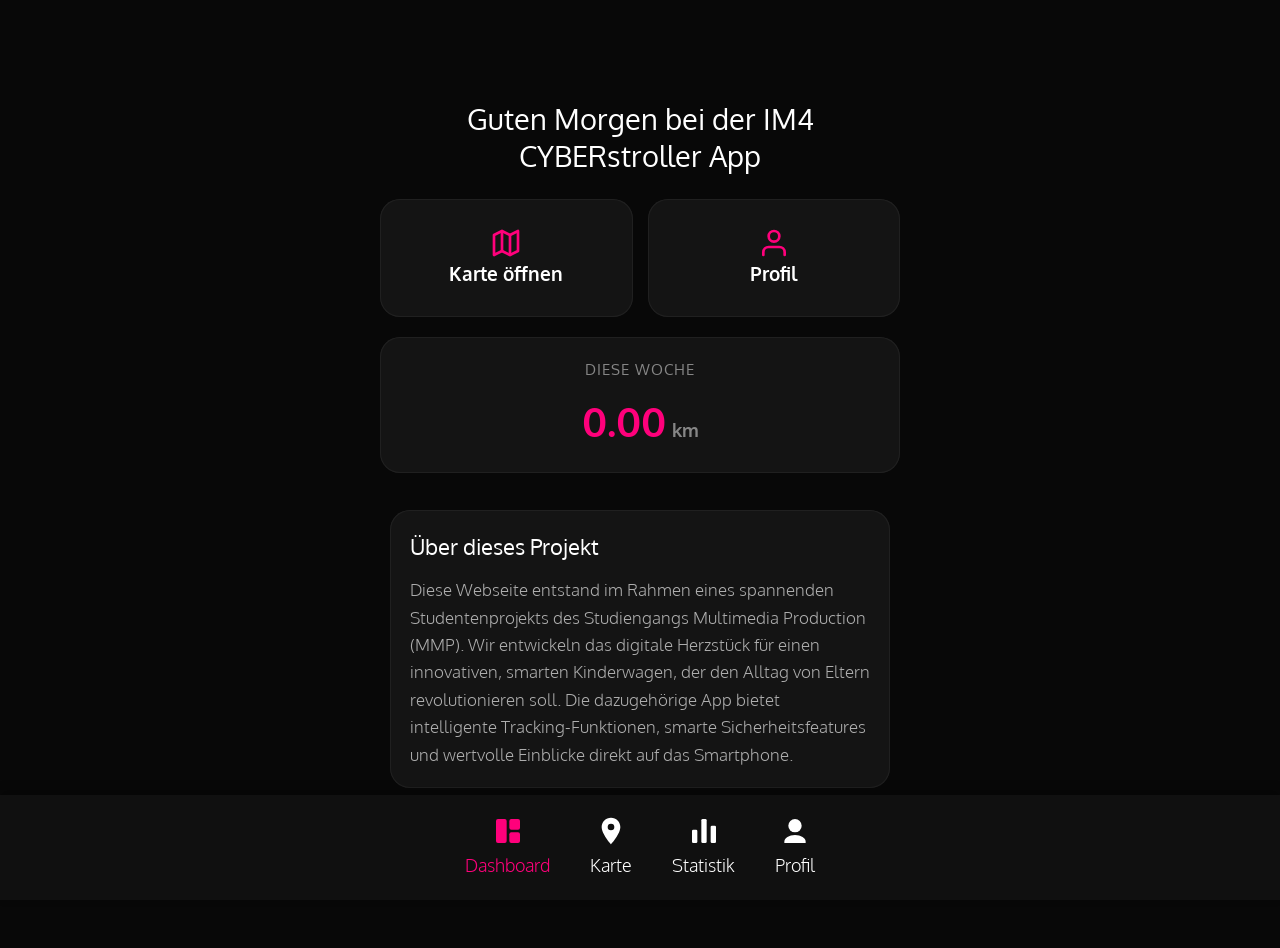
==== commit f13c9abc: "restliche features ausgebaut, css upgrades fertig glaubs? chas si?  dozente be the judges of that" ====
--- a/index.html
+++ b/index.html
@@ -2,95 +2,113 @@
 <html lang="de-ch">
   <head>
   <meta charset="UTF-8" />
-  <title>MMP PREMIUM: IM4 BABA WEBSEITE</title>
+  <meta name="viewport" content="width=device-width, initial-scale=1.0, maximum-scale=1.0, user-scalable=no" />
+  <title>CYBERstroller: IM4 WEBSEITE</title>
 
   <link rel="preconnect" href="https://fonts.googleapis.com">
   <link rel="preconnect" href="https://fonts.gstatic.com" crossorigin>
   <link href="https://fonts.googleapis.com/css2?family=Oxygen:wght@300;400&display=swap" rel="stylesheet">
 
   <link rel="stylesheet" href="css/style.css" />
-  <script src="auth-state.js" defer></script>
+    <script src="js/dashboard.js" defer></script>
   </head>
+  
   <body>
 
-    <header class="main_header">
+    <h1 id="dynamicGreeting" style="font-size: 1.6em; margin-top: 20px; margin-bottom: 24px;">
+      Willkommen bei der IM4 CYBERstroller App
+    </h1>
 
-      <a href="login.html" id="authBtn" class="login-btn">
-        <span class="icon-login">
-          <svg xmlns="http://www.w3.org/2000/svg" viewBox="0 0 24 24" width="24" height="24" fill="none">
+    <div class="box-group" style="margin-top: 0;">
+      
+      <div style="display: flex; gap: 15px; width: 100%;">
+        
+        <a href="mapview.html" class="site-box dashboard-btn">
+          <svg xmlns="http://www.w3.org/2000/svg" viewBox="0 0 24 24" width="32" height="32" fill="none" stroke="#ff007b" stroke-width="2" stroke-linecap="round" stroke-linejoin="round">
+            <polygon points="3 6 9 3 15 6 21 3 21 18 15 21 9 18 3 21"></polygon>
+            <line x1="9" y1="3" x2="9" y2="18"></line>
+            <line x1="15" y1="6" x2="15" y2="21"></line>
+          </svg>
+          <span>Karte öffnen</span>
+        </a>
+
+        <a href="protected.html" id="dashProfileBtn" class="site-box dashboard-btn">
+          <svg xmlns="http://www.w3.org/2000/svg" viewBox="0 0 24 24" width="32" height="32" fill="none" stroke="#ff007b" stroke-width="2" stroke-linecap="round" stroke-linejoin="round">
+            <path d="M20 21v-2a4 4 0 0 0-4-4H8a4 4 0 0 0-4 4v2"></path>
+            <circle cx="12" cy="7" r="4"></circle>
+          </svg>
+          <span id="dashProfileText">Profil</span>
+        </a>
+
+      </div>
+
+      <div class="site-box box-full">
+        <h3 style="font-size: 0.85em; color: #868686; text-transform: uppercase; letter-spacing: 1px; margin-bottom: 8px; font-weight: normal;">
+          Diese Woche
+        </h3>
+        <div style="display: flex; align-items: baseline; gap: 6px;">
+          <span id="weeklyDistance" style="font-size: 2.2em; font-weight: bold; color: #ff007b;">--</span>
+          <span style="color: #868686; font-weight: bold;">km</span>
+        </div>
+      </div>
+
+    </div>
+
+    <div class="site-box box-text" style="margin-top: 10px; margin-bottom: 40px; text-align: left; align-items: flex-start;">
+      <h2 style="font-size: 1.2em; margin-bottom: 12px; color: #ffffff;">Über dieses Projekt</h2>
+      <p style="font-size: 0.95em; color: #adadad; margin-top: 0; margin-bottom: 0;">
+        Diese Webseite entstand im Rahmen eines spannenden Studentenprojekts des Studiengangs Multimedia Production (MMP). 
+        Wir entwickeln das digitale Herzstück für einen innovativen, smarten Kinderwagen, der den Alltag von Eltern revolutionieren soll. 
+        Die dazugehörige App bietet intelligente Tracking-Funktionen, smarte Sicherheitsfeatures und wertvolle Einblicke direkt auf das Smartphone.
+      </p>
+    </div>
+
+  <footer>
+    <nav class="footer-nav">
+      <a href="index.html" class="active">
+
+        <svg xmlns="http://www.w3.org/2000/svg" viewBox="0 0 24 24" width="24" height="24" fill="none">
+          <rect x="3" y="3" width="8" height="18" rx="1.5" fill="currentColor" />
+          <rect x="13" y="3" width="8" height="8" rx="1.5" fill="currentColor" />
+          <rect x="13" y="13" width="8" height="8" rx="1.5" fill="currentColor" />
+        </svg>
+        
+        Dashboard
+      </a>
+
+      <a href="mapview.html">
+
+        <svg xmlns="http://www.w3.org/2000/svg" viewBox="0 0 24 24" width="24" height="24" fill="none">
+          <path d="M12 2C8.13 2 5 5.13 5 9c0 5.25 7 13 7 13s7-7.75 7-13c0-3.87-3.13-7-7-7zm0 9.5a2.5 2.5 0 1 1 0-5 2.5 2.5 0 0 1 0 5z" fill="currentColor" />
+        </svg>
+        
+        Karte
+      </a>
+
+      <a href="data.html">
+        
+        <svg xmlns="http://www.w3.org/2000/svg" viewBox="0 0 24 24" width="24" height="24" fill="none">
+          <rect x="3" y="11" width="4" height="10" rx="1" fill="currentColor" />
+          <rect x="10" y="3" width="4" height="18" rx="1" fill="currentColor" />
+          <rect x="17" y="8" width="4" height="13" rx="1" fill="currentColor" />
+        </svg>
+        
+        Statistik
+      </a>
+
+      <a href="protected.html">
+        
+        <svg xmlns="http://www.w3.org/2000/svg" viewBox="0 0 24 24" width="24" height="24" fill="none">
           <!-- Head -->
           <circle cx="12" cy="8" r="5" fill="currentColor" />
           <!-- Body/Shoulders -->
           <path d="M12 15c-4.42 0-8 2.24-8 5v1h16v-1c0-2.76-3.58-5-8-5z" fill="currentColor" />
         </svg>
-        </span> 
-        <span id="authText">Login</span> 
+
+        Profil
       </a>
-
-    </header>
-    
-
-    <h1>Welcome to EUSI MMP PREMIUM BABA IM4 Page</h1>
-
-    <div class="site-box box-text" style="margin: 1em auto;">
-      <h2>Über diese Seite</h2>
-      <p>
-        Diese Webseite entstand im Rahmen eines spannenden Studentenprojekts des Studiengangs Multimedia Production (MMP). 
-        Wir entwickeln das digitale Herzstück für einen innovativen, smarten Kinderwagen, der den Alltag von Eltern revolutionieren soll. 
-        Die dazugehörige App bietet intelligente Tracking-Funktionen, smarte Sicherheitsfeatures und wertvolle Einblicke direkt auf das Smartphone. 
-        Auf dieser Plattform verwalten wir die Nutzerzugänge, sammeln Sensordaten aus unseren Prototyp-Tests und präsentieren unsere technologischen Fortschritte. 
-        Begleiten Sie uns auf unserem Weg in die Zukunft der modernen und vernetzten Kinderbetreuung!
-      </p>
-    </div>
-
-    <p>this shit man...</p>
-
-    <footer>
-      <nav class="footer-nav">
-        <a href="index.html" class="active">
-
-          <svg xmlns="http://www.w3.org/2000/svg" viewBox="0 0 24 24" width="24" height="24" fill="none">
-            <rect x="3" y="3" width="8" height="18" rx="1.5" fill="currentColor" />
-            <rect x="13" y="3" width="8" height="8" rx="1.5" fill="currentColor" />
-            <rect x="13" y="13" width="8" height="8" rx="1.5" fill="currentColor" />
-          </svg>
-          
-          Dashboard
-        </a>
-
-        <a href="mapview.html">
-
-          <svg xmlns="http://www.w3.org/2000/svg" viewBox="0 0 24 24" width="24" height="24" fill="none">
-            <path d="M12 2C8.13 2 5 5.13 5 9c0 5.25 7 13 7 13s7-7.75 7-13c0-3.87-3.13-7-7-7zm0 9.5a2.5 2.5 0 1 1 0-5 2.5 2.5 0 0 1 0 5z" fill="currentColor" />
-          </svg>
-          
-          Karte
-        </a>
-
-        <a href="data.html">
-          
-          <svg xmlns="http://www.w3.org/2000/svg" viewBox="0 0 24 24" width="24" height="24" fill="none">
-            <rect x="3" y="11" width="4" height="10" rx="1" fill="currentColor" />
-            <rect x="10" y="3" width="4" height="18" rx="1" fill="currentColor" />
-            <rect x="17" y="8" width="4" height="13" rx="1" fill="currentColor" />
-          </svg>
-          
-          Statistik
-        </a>
-
-        <a href="protected.html">
-          
-          <svg xmlns="http://www.w3.org/2000/svg" viewBox="0 0 24 24" width="24" height="24" fill="none">
-            <!-- Head -->
-            <circle cx="12" cy="8" r="5" fill="currentColor" />
-            <!-- Body/Shoulders -->
-            <path d="M12 15c-4.42 0-8 2.24-8 5v1h16v-1c0-2.76-3.58-5-8-5z" fill="currentColor" />
-          </svg>
-
-          Profil
-        </a>
-      </nav>
-    </footer>
+    </nav>
+  </footer>
 
   
   </body>
--- a/css/style.css
+++ b/css/style.css
@@ -5,6 +5,12 @@
   box-sizing: border-box;
 }
 
+html, body{
+  overflow-x: hidden;
+  width: 100%;
+  position: relative;
+}
+
 body {
   font-family: "Oxygen", sans-serif;
   font-weight: 300; 
@@ -13,7 +19,7 @@
   color: #FFFFFF;
   max-width: 600px;
   /* 80px top padding protects the H1 from overlapping with the absolute login button */
-  padding: 80px 20px 120px 20px; 
+  padding: 80px 10px 120px 10px; 
   line-height: 1.6;
   margin: 0 auto;
   text-align: center;
@@ -251,14 +257,12 @@
   color: #fff;
   box-shadow: inset 0 0 0 1px #202020;
 
-  /*makes box exactly as wide as its inner conten*/ 
-  display: inline-flex;        
+  display: flex;        
   flex-direction: column;      /* Stacks content vertically inside */
   align-items: center;         /* Centers content horizontally */
   justify-content: center;
   text-align: center;
-  
-  box-sizing: border-box;
+  width: 100%;
 }
 
 /* flex layout helper fir icons and text inside the site box */
@@ -369,6 +373,27 @@
   }
 }
 
+/* INDEX dashboard page STYLING ----------------------------------------------------------------------------------------------*/
+
+.dashboard-btn {
+    flex: 1; /* Splits the flex row perfectly 50/50 */
+    padding: 28px 10px;
+    text-decoration: none; /* Removes standard link underlines */
+    transition: transform 0.2s ease, background-color 0.2s ease;
+    min-width: 0; /* Prevents overflow pushing the screen */
+}
+
+/* Adds a satisfying physical "push" effect when tapped on a phone */
+.dashboard-btn:active {
+    transform: scale(0.96); 
+    background-color: #202020;
+}
+
+.dashboard-btn span {
+    font-weight: bold;
+    font-size: 1.05em;
+    color: #ffffff;
+}
 
 /* DATA.HTML specific css */
 /* style for the delet button*/
@@ -398,6 +423,8 @@
 
   width: 80px; 
   height: 80px;
+
+  flex-shrink: 0;            /* Prevents the avatar from shrinking in tight spaces / mobile */
   
   background-color: #4d0025; /* Dunkles, sattes Pink für den Hintergrund */
   color: #ff007b;            /* Das knallige Pink, das vom SVG via currentColor geerbt wird */
@@ -428,12 +455,32 @@
   display: flex;          /* Gives the text some breathing room from the edges */
   flex-direction: column;
   gap: 5px;
-}
-
-#protectedContent h2, 
+
+  min-width: 0;          /* Prevents overflow issues in tight spaces */
+  flex: 1;                  /* Allows the content to grow and fill available space */
+}
+
+#protectedContent h3, 
 #protectedContent p {
   margin: 0; 
-}
+
+  /* Forces long emails/IDs to wrap to the next line */
+  word-wrap: break-word;
+  overflow-wrap: break-word;
+}
+
+
+#protectedContent h3 {
+  /* Shrinks the greeting text slightly */
+  font-size: 1.1em; 
+}
+
+#protectedContent p {
+  /* Shrinks the User ID text and makes it a sleek grey */
+  font-size: 0.85em; 
+  color: #868686;
+}
+
 
 /*meine-kinderwagen section*/
 
@@ -579,6 +626,87 @@
   font-weight: normal; 
 }
 
+/* slide screen overlay / ios style screen view panels------------------ */
+
+.ios-panel {
+  position: fixed;
+  top: 0;
+  bottom: 0;
+  left: 0;
+  right: 0;
+  width: 100%;
+  max-width: 600px;            /* Keeps structural alignment uniform with your body width */
+  margin: 0 auto;              /* Centers layer perfectly over layouts on wider desktop screens */
+  background-color: #080808;   /* Complete solid match to the main page canvas color */
+  z-index: 2000;               /* Steps safely above fixed navigation footer layers */
+  
+  /* THE TRANSFORMATION ENGINE: Starts 100% hidden off the right-hand boundary wall */
+  transform: translateX(100%);
+  transition: transform 0.38s cubic-bezier(0.32, 0.94, 0.6, 1), 
+                visibility 0s linear 0.38s;
+  visibility: hidden;          /* Hides the panel from screen readers and prevents interaction when off-screen */ 
+}
+
+/* Slide directly into full focus when the class is toggled active */
+.ios-panel.open {
+  transform: translateX(0);
+  visibility: visible; /* Makes the panel interactive and visible to screen readers when open */
+  transition: transform 0.38s cubic-bezier(0.32, 0.94, 0.6, 1), 
+                visibility 0s linear 0s;
+}
+
+/* Native UI style navigation title header ribbon */
+.ios-panel-header {
+  display: flex;
+  justify-content: space-between;
+  align-items: center;
+  padding: 16px 20px;
+  background-color: #121212;
+  border-bottom: 1px solid #1c1c1c;
+  width: 100%;
+}
+
+.panel-title {
+  font-weight: 400;
+  font-size: 1em;
+  color: #ffffff;
+}
+
+/* Borderless back-navigation interactive link */
+.panel-back-btn {
+  display: inline-flex;
+  align-items: center;
+  gap: 4px;
+  background: transparent;
+  border: none;
+  color: #ff007b;             /* Brand primary signature pink color */
+  font-size: 0.95em;
+  font-weight: 300;
+  cursor: pointer;
+  padding: 0;
+  margin: 0;
+  width: auto;
+  max-width: none;
+}
+
+.panel-back-btn svg {
+  flex-shrink: 0;
+}
+
+/* Dynamic sub-content view scroll region */
+.ios-panel-content {
+  padding: 30px 20px 120px 20px;
+  overflow-y: auto;
+  height: calc(100vh - 60px);  /* Safely accounts for header vertical offset bounds */
+}
+
+.guete_text {
+  font-size: 0.75em;
+  font-weight: 400;
+  color: #ffffff;
+  margin-bottom: 4px;
+}
+
 /* STATISTIK PAGE ----------------------------------------------------------------------------------------------*/
 /*segmented tab buttons*/
 .data-text{
@@ -628,6 +756,8 @@
 .tab-content {
   display: none; /* Hidden by default */
   width: 100%;
+  max-width: 100%;
+  box-sizing: border-box;
 }
 
 .tab-content.active {
@@ -647,13 +777,19 @@
 }
 
 .baba-date-input {
-  width: 100%;
+  display: block;
+  width: 100%;
+
+  /* STRIP APPLE'S HIDDEN RULES: Forces iOS to treat this like a normal box */
+  -webkit-appearance: none;
+  appearance: none;
+
   background-color: #141414;
   color: #ffffff;
   border: 1px solid #333333;
   padding: 14px 16px;
   border-radius: 12px;
-  font-size: 1.1em;
+  font-size: 16px;
   font-family: inherit;
   color-scheme: dark; /* Forces the browser to render a dark-mode calendar dropdown! */
   outline: none;
@@ -663,44 +799,91 @@
   border-color: #ff007b;
 }
 
+/* month view chart rules*/
+.chart-card-wrapper {
+    align-items: stretch !important; /* Spans inner containers wall-to-wall */
+    text-align: left !important;
+    padding: 24px !important;
+}
+
+.chart-header {
+    margin-bottom: 20px;
+    width: 100%;
+}
+
+.chart-header h3 {
+    font-size: 1.1em;
+    font-weight: 400;
+    color: #ffffff;
+    margin-bottom: 4px;
+}
+
+.chart-header p {
+    font-size: 0.8em;
+    color: #868686;
+    margin: 0;
+}
+
+.chart-container {
+    position: relative;
+    width: 100%;
+    
+    /* Responsive aspect ratio safety bounds */
+    height: 200px; 
+}
+
+
 /* 3 data widgets for single day view */
 .stats-grid {
   display: flex;
   flex-direction: row;
-  gap: 16px; /* Spacing between the cards */
+  gap: 8px; /* Spacing between the cards */
+  width: 100%;
 }
 
 .stat-card {
   background-color: #141414;
   border-radius: 16px;
-  padding: 24px;
+  padding: 16px 4px;
   display: flex;
   flex-direction: column;
   align-items: center;
   justify-content: center;
   box-shadow: inset 0 0 0 1px #202020;
+
+  flex: 1; /* Makes all cards take up equal width */
+  min-width: 0; /* Fixes overflow issues with flex items */
 }
 
 .stat-value {
-  font-size: 2em;
+  font-size: 1.25em;
   font-weight: bold;
   color: #ff007b;
   margin-bottom: 4px;
+  white-space: nowrap;
 }
 
 .stat-label {
-  font-size: 0.8em;
+  font-size: 0.65em;
   color: #868686;
   text-transform: uppercase;
-  letter-spacing: 1px;
-}
-
-/* dynamic route cards ----------------------*/
+  letter-spacing: 0.5px;
+  white-space: nowrap;
+}
+
+/* dynamic route (slide page) cards ----------------------------------------*/
 .route-box {
     align-items: stretch !important; /* Forces internal columns to span edge-to-edge */
     text-align: left !important;
     padding: 22px 24px;
     width: 100%;
+
+    cursor: pointer;
+    transition: background-color 0.2s ease;
+}
+
+.route-box:active { /* subtle flash when tapped*/
+    background-color: #202020; 
 }
 
 .route-box-header {
@@ -806,4 +989,28 @@
     color: #ff3333; /* Crimson red warning text */
     border: 1px solid #ff3333;
     box-shadow: inset 0 0 10px rgba(255, 51, 51, 0.1);
+}
+
+/* slide detailed walk view ----------------------------------------*/
+/* overlay für wenn es keine routendaten gibt */
+.map-error-overlay {
+    position: absolute;
+    top: 0;
+    left: 0;
+    width: 100%;
+    height: 100%;
+    background-color: rgba(20, 20, 20, 0.9); /* Solid dark mask matching your boxes */
+    border-radius: 16px;
+    z-index: 10; /* Places it safely ABOVE the Leaflet map layer canvas */
+    
+    /* Center layout alignments */
+    display: none; /* Hidden by default; JavaScript will turn this into 'flex' if needed */
+    flex-direction: column;
+    align-items: center;
+    justify-content: center;
+    
+    color: #868686;
+    font-size: 0.95em;
+    font-weight: 300;
+    pointer-events: none; /* Allows click through inputs to elements underneath if needed */
 }
